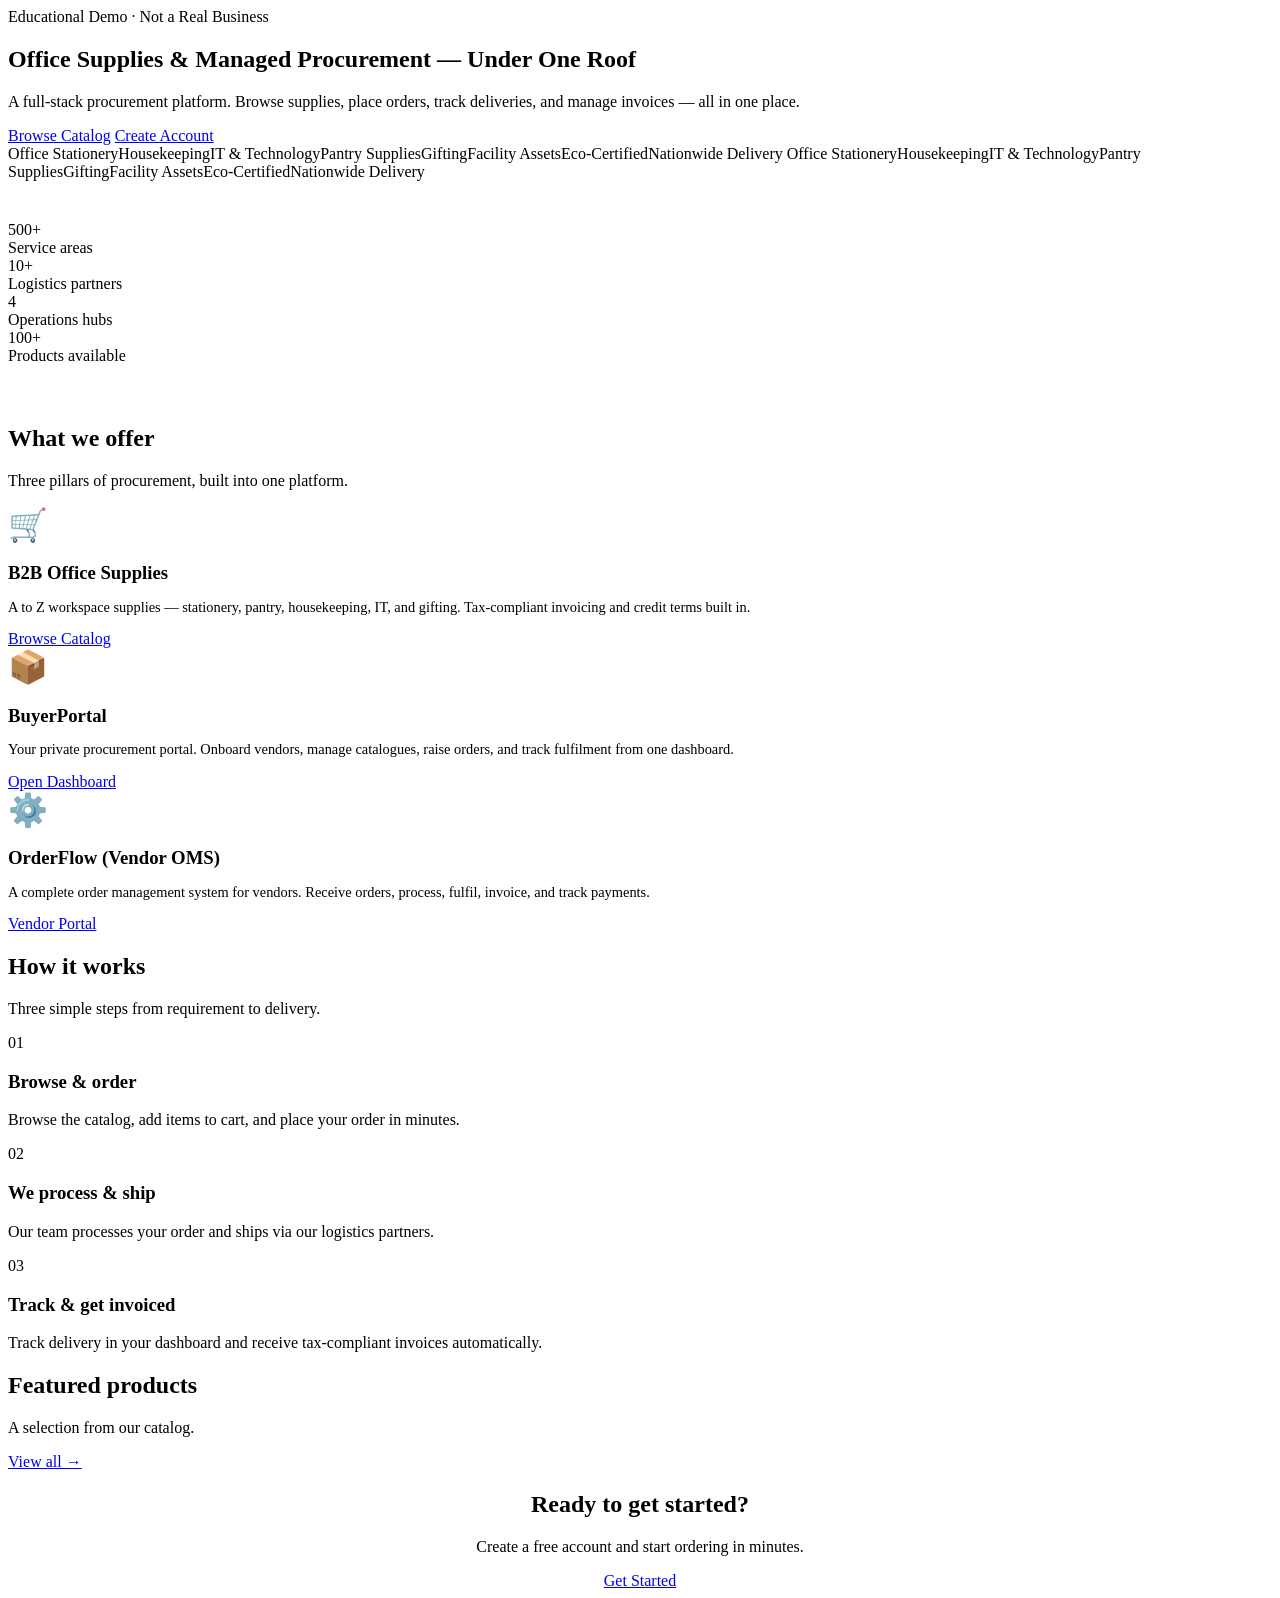
==== index.html @ 063505e1 "Add index.html — landing page" ====
<!DOCTYPE html>
<html lang="en">
<head>
<meta charset="UTF-8">
<meta name="viewport" content="width=device-width, initial-scale=1.0">
<title>Home — demo_website</title>
<meta name="description" content="Educational demo e-commerce website.">
<link rel="stylesheet" href="css/styles.css">

</head>
<body>
<div id="nav-placeholder"></div>

<!-- Hero -->
<section class="hero">
  <div class="container">
    <span class="badge">Educational Demo · Not a Real Business</span>
    <h1>Office Supplies & Managed Procurement — <span>Under One Roof</span></h1>
    <p>A full-stack procurement platform. Browse supplies, place orders, track deliveries, and manage invoices — all in one place.</p>
    <div class="hero-cta">
      <a href="catalog.html" class="btn btn-primary">Browse Catalog</a>
      <a href="login.html" class="btn btn-secondary">Create Account</a>
    </div>
  </div>
</section>

<!-- Marquee -->
<div class="marquee"><div class="marquee-track">
  <span>Office Stationery</span><span>Housekeeping</span><span>IT & Technology</span><span>Pantry Supplies</span><span>Gifting</span><span>Facility Assets</span><span>Eco-Certified</span><span>Nationwide Delivery</span>
  <span>Office Stationery</span><span>Housekeeping</span><span>IT & Technology</span><span>Pantry Supplies</span><span>Gifting</span><span>Facility Assets</span><span>Eco-Certified</span><span>Nationwide Delivery</span>
</div></div>

<!-- Stats -->
<section class="stats" style="padding:40px 0">
  <div class="container">
    <div class="stats-grid">
      <div class="stat"><div class="num">500+</div><div class="label">Service areas</div></div>
      <div class="stat"><div class="num">10+</div><div class="label">Logistics partners</div></div>
      <div class="stat"><div class="num">4</div><div class="label">Operations hubs</div></div>
      <div class="stat"><div class="num">100+</div><div class="label">Products available</div></div>
    </div>
  </div>
</section>

<!-- Services -->
<section id="services">
  <div class="container">
    <h2 class="section-title text-center reveal">What we offer</h2>
    <p class="section-sub text-center reveal">Three pillars of procurement, built into one platform.</p>
    <div class="grid grid-3">
      <div class="card reveal">
        <div style="font-size:2rem;margin-bottom:12px">🛒</div>
        <h3 style="margin-bottom:8px">B2B Office Supplies</h3>
        <p style="font-size:.9rem;color:var(--text-dim)">A to Z workspace supplies — stationery, pantry, housekeeping, IT, and gifting. Tax-compliant invoicing and credit terms built in.</p>
        <a href="catalog.html" class="btn btn-secondary btn-sm mt-20">Browse Catalog</a>
      </div>
      <div class="card reveal">
        <div style="font-size:2rem;margin-bottom:12px">📦</div>
        <h3 style="margin-bottom:8px">BuyerPortal</h3>
        <p style="font-size:.9rem;color:var(--text-dim)">Your private procurement portal. Onboard vendors, manage catalogues, raise orders, and track fulfilment from one dashboard.</p>
        <a href="dashboard.html" class="btn btn-secondary btn-sm mt-20">Open Dashboard</a>
      </div>
      <div class="card reveal">
        <div style="font-size:2rem;margin-bottom:12px">⚙️</div>
        <h3 style="margin-bottom:8px">OrderFlow (Vendor OMS)</h3>
        <p style="font-size:.9rem;color:var(--text-dim)">A complete order management system for vendors. Receive orders, process, fulfil, invoice, and track payments.</p>
        <a href="vendor.html" class="btn btn-secondary btn-sm mt-20">Vendor Portal</a>
      </div>
    </div>
  </div>
</section>

<!-- How It Works -->
<section style="background:var(--surface)">
  <div class="container">
    <h2 class="section-title text-center reveal">How it works</h2>
    <p class="section-sub text-center reveal">Three simple steps from requirement to delivery.</p>
    <div class="steps">
      <div class="step reveal">
        <div class="step-num">01</div>
        <h3>Browse & order</h3>
        <p>Browse the catalog, add items to cart, and place your order in minutes.</p>
      </div>
      <div class="step reveal">
        <div class="step-num">02</div>
        <h3>We process & ship</h3>
        <p>Our team processes your order and ships via our logistics partners.</p>
      </div>
      <div class="step reveal">
        <div class="step-num">03</div>
        <h3>Track & get invoiced</h3>
        <p>Track delivery in your dashboard and receive tax-compliant invoices automatically.</p>
      </div>
    </div>
  </div>
</section>

<!-- Featured Products -->
<section>
  <div class="container">
    <div class="flex-between mb-40">
      <div><h2 class="section-title reveal">Featured products</h2><p class="section-sub reveal">A selection from our catalog.</p></div>
      <a href="catalog.html" class="btn btn-secondary btn-sm reveal">View all →</a>
    </div>
    <div class="grid grid-4" id="featured-grid"></div>
  </div>
</section>

<!-- CTA -->
<section style="background:var(--surface);text-align:center;position:relative;overflow:hidden">
  <div class="container" style="position:relative;z-index:1">
    <h2 class="section-title reveal">Ready to get started?</h2>
    <p class="section-sub reveal">Create a free account and start ordering in minutes.</p>
    <a href="login.html" class="btn btn-primary reveal">Get Started</a>
  </div>
</section>

<script>
const featured=PRODUCTS.slice(0,4);
document.getElementById("featured-grid").innerHTML=featured.map(p=>`
  <a href="product.html?id=${p.id}" class="product-card reveal">
    <div class="product-img">${p.emoji}</div>
    <div class="product-body">
      <span class="product-cat">${p.category}</span>
      <h3>${p.name}</h3>
      <div class="price">${formatPrice(p.price)}</div>
      <div class="stock">${p.stock>0?'In stock':'Out of stock'}</div>
    </div>
  </a>
`).join("");
</script>

<div id="footer-placeholder"></div>
<script src="js/data.js"></script>
<script src="js/auth.js"></script>
<script src="js/cart.js"></script>
<script src="js/app.js"></script>
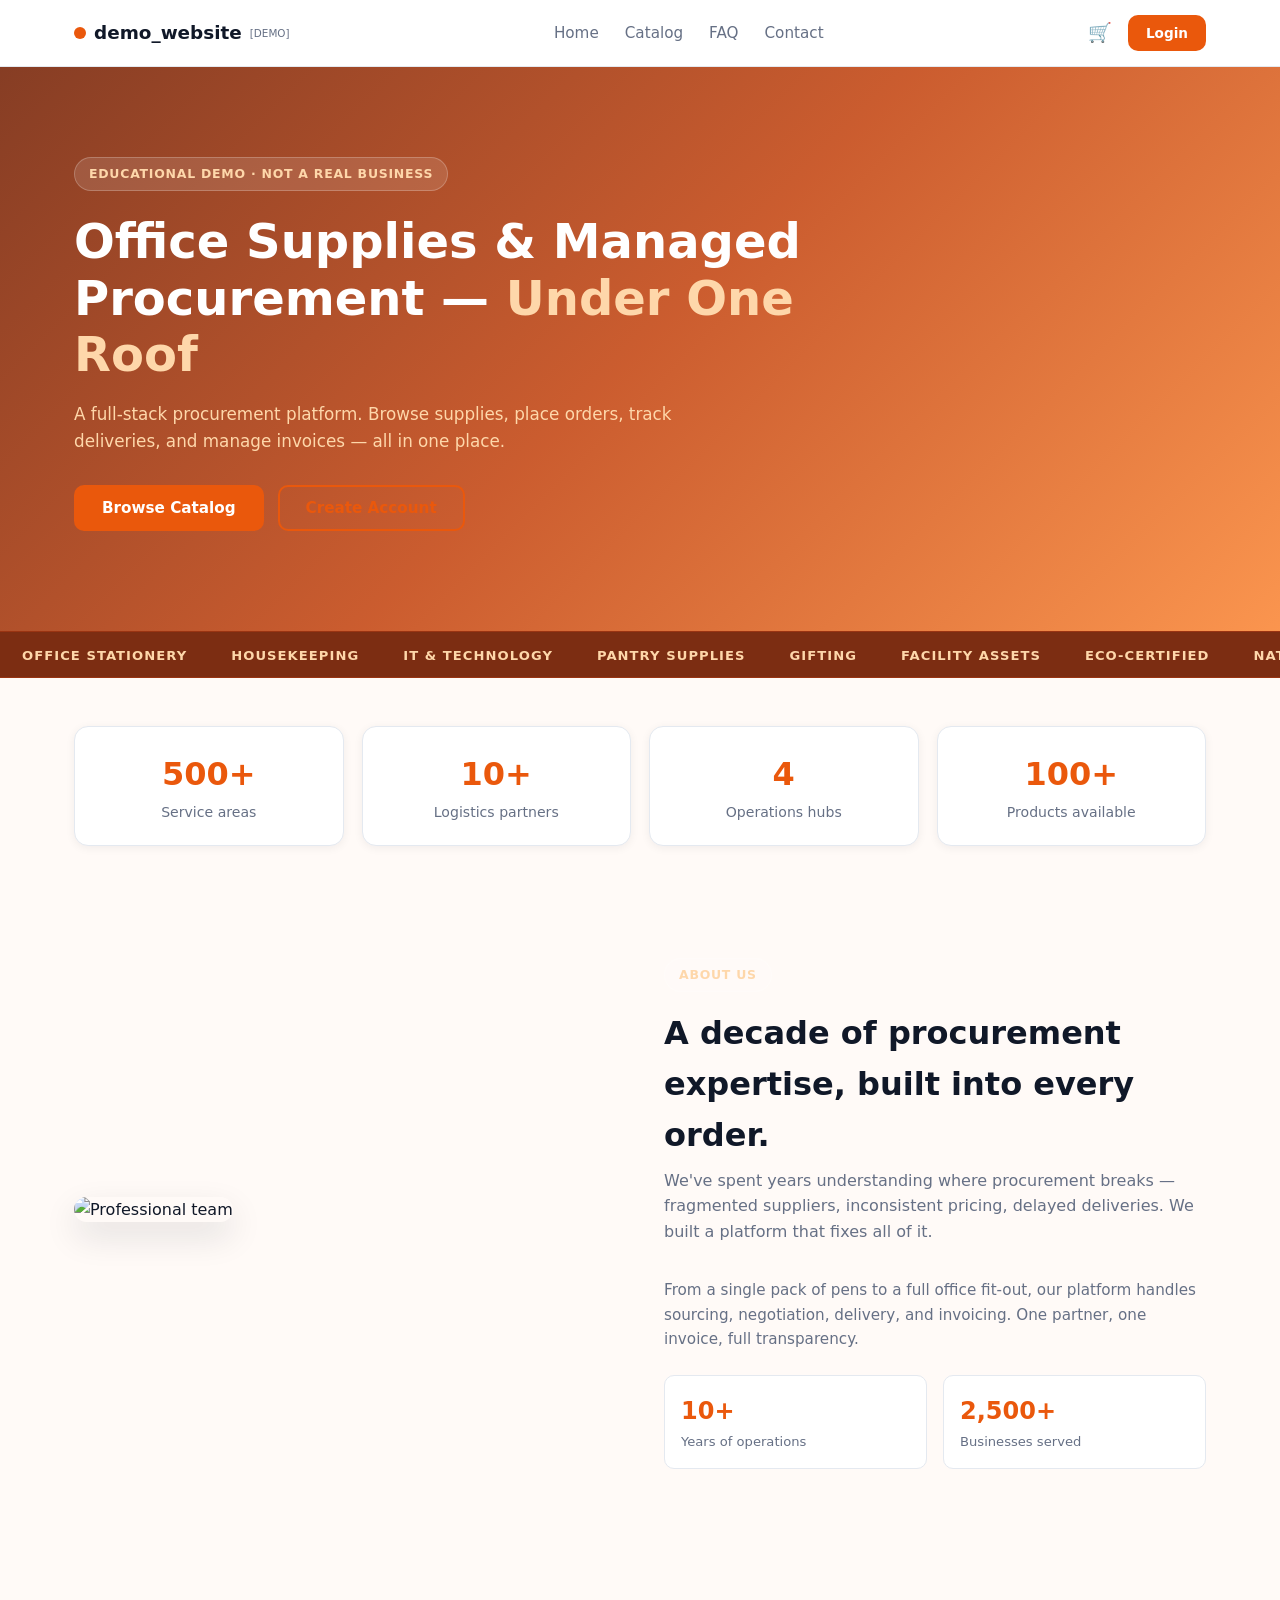
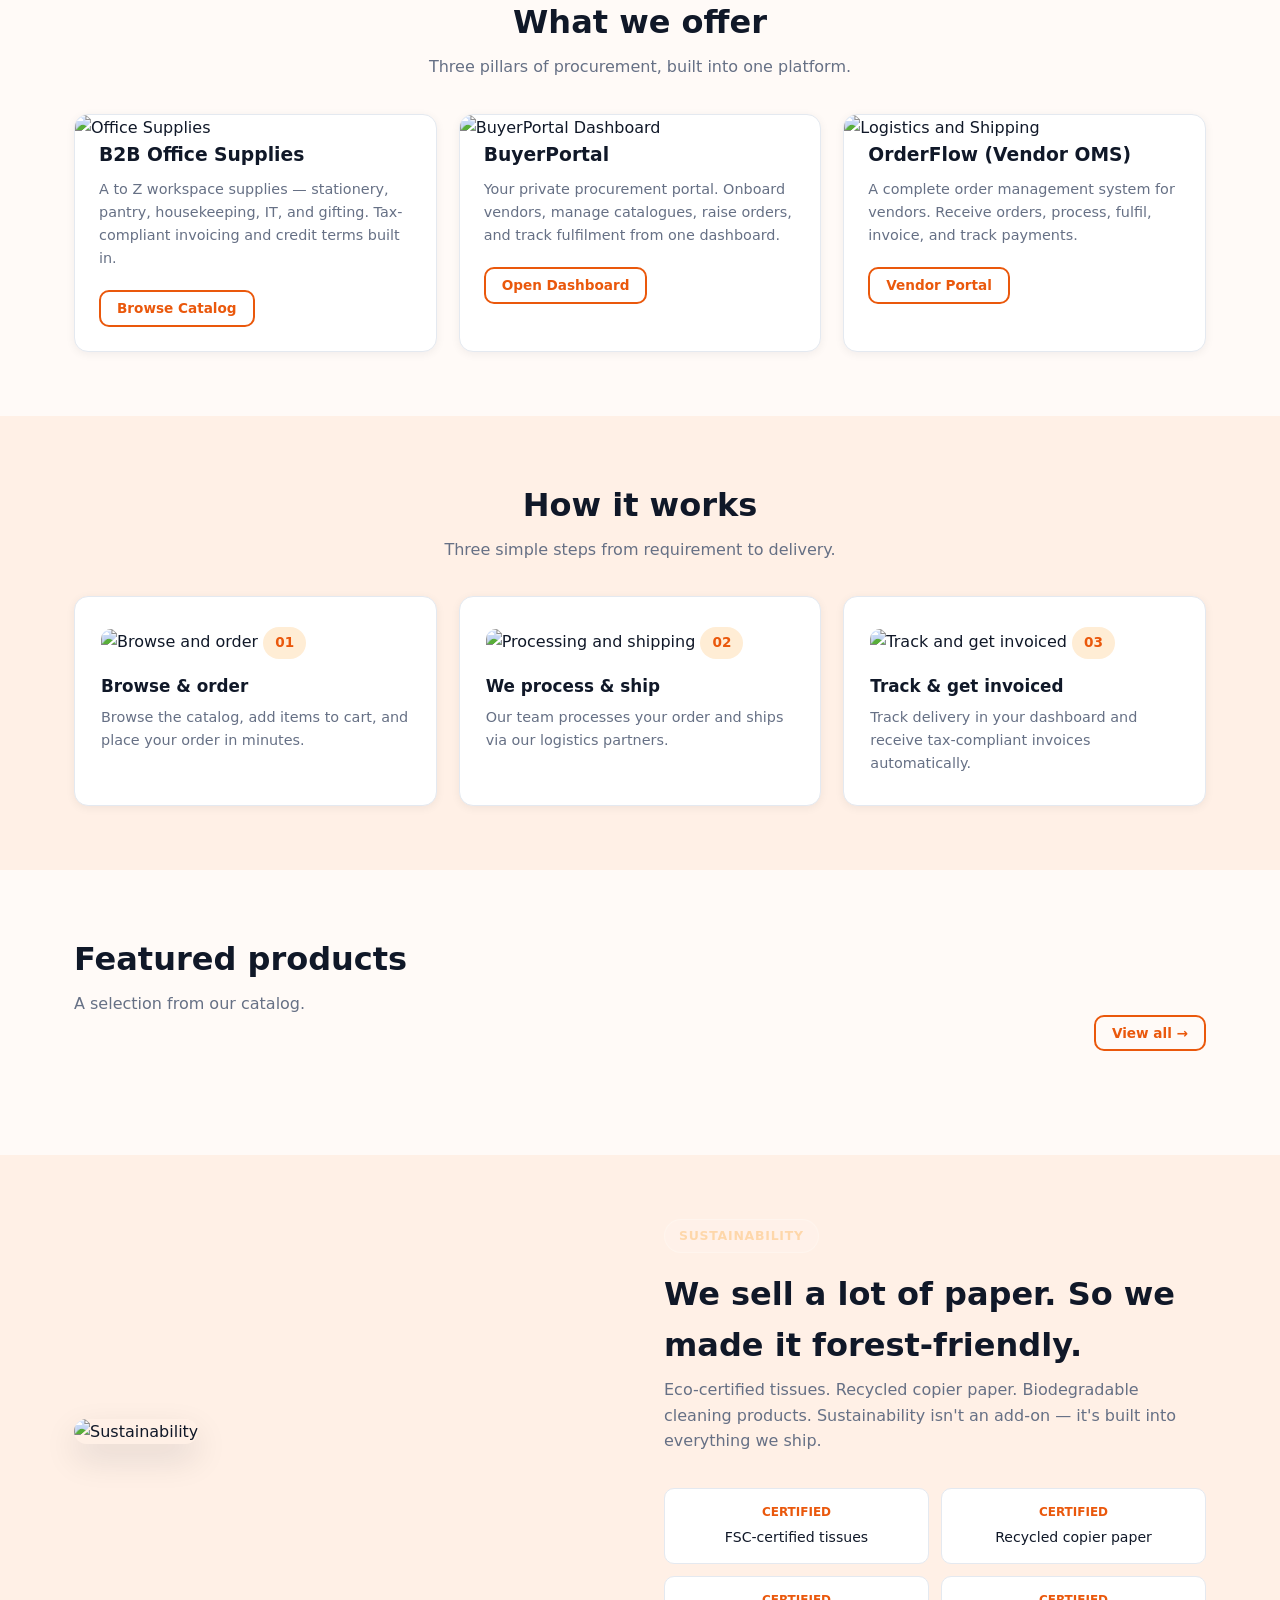
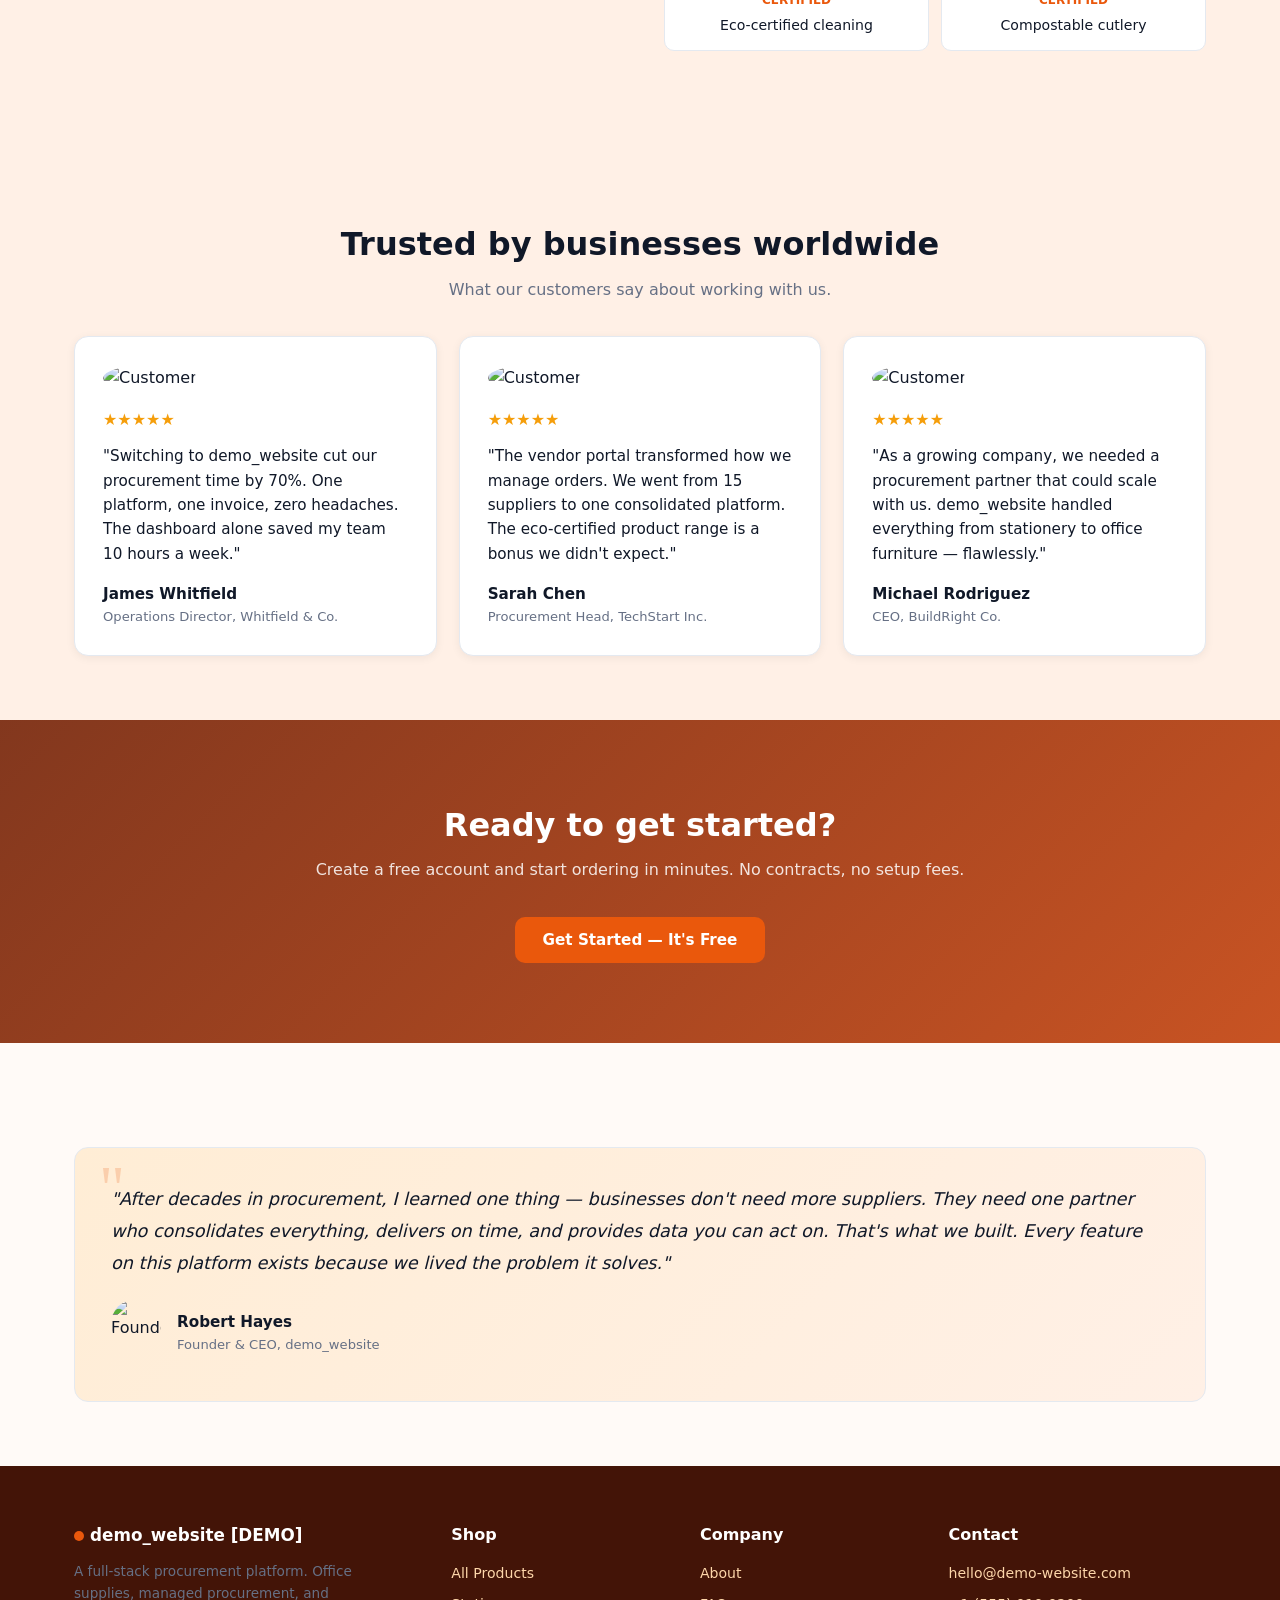
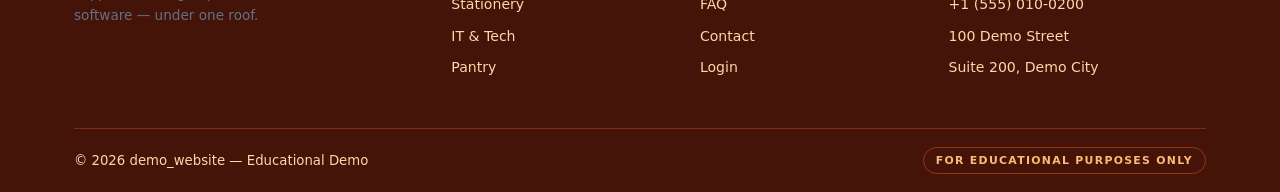
==== commit 14e7e639: "Premium redesign with real images, testimonials, about section" ====
--- a/index.html
+++ b/index.html
@@ -6,12 +6,62 @@
 <title>Home — demo_website</title>
 <meta name="description" content="Educational demo e-commerce website.">
 <link rel="stylesheet" href="css/styles.css">
-
+<style>
+/* ---------- Premium Image Styles ---------- */
+.hero{position:relative;background:url('https://images.unsplash.com/photo-1553413077-190dd305871c?w=1600&q=80&auto=format&fit=crop') center/cover no-repeat !important}
+.hero::before{content:'';position:absolute;inset:0;background:linear-gradient(135deg,rgba(124,45,18,.92) 0%,rgba(194,65,12,.85) 50%,rgba(249,115,22,.75) 100%);z-index:0}
+.hero .container{position:relative;z-index:1}
+.hero::after{display:none}
+
+.service-img{width:100%;height:200px;object-fit:cover;border-radius:10px 10px 0 0;margin:-28px -28px 20px;margin-bottom:16px}
+.service-card-img{overflow:hidden;padding:0}
+.service-card-img .service-body{padding:0 24px 24px}
+.service-card-img .service-img{margin:0;border-radius:0}
+
+.product-card .product-img{height:180px !important}
+.product-card .product-img img{width:100%;height:100%;object-fit:cover}
+
+.about-section{display:grid;grid-template-columns:1fr 1fr;gap:48px;align-items:center}
+@media(max-width:768px){.about-section{grid-template-columns:1fr}}
+.about-img{border-radius:var(--radius);overflow:hidden;box-shadow:var(--shadow-lg);height:400px}
+.about-img img{width:100%;height:100%;object-fit:cover}
+
+.testimonials{background:var(--surface)}
+.testimonial-grid{display:grid;grid-template-columns:repeat(3,1fr);gap:22px}
+@media(max-width:768px){.testimonial-grid{grid-template-columns:1fr}}
+.testimonial-card{background:var(--card);border:1px solid var(--border);border-radius:var(--radius);padding:28px;box-shadow:var(--shadow);transition:transform .2s,box-shadow .2s}
+.testimonial-card:hover{transform:translateY(-4px);box-shadow:var(--shadow-lg)}
+.testimonial-avatar{width:60px;height:60px;border-radius:50%;object-fit:cover;margin-bottom:16px}
+.testimonial-stars{color:#f59e0b;margin-bottom:12px;font-size:1rem}
+.testimonial-text{font-size:.95rem;color:var(--text);line-height:1.6;margin-bottom:16px}
+.testimonial-name{font-weight:700;font-size:.95rem}
+.testimonial-role{font-size:.82rem;color:var(--text-dim)}
+
+.cta-section{position:relative;background:url('https://images.unsplash.com/photo-1497366811353-6870744d04b2?w=1600&q=80&auto=format&fit=crop') center/cover no-repeat !important;text-align:center}
+.cta-section::before{content:'';position:absolute;inset:0;background:linear-gradient(135deg,rgba(124,45,18,.95) 0%,rgba(194,65,12,.90) 100%);z-index:0}
+.cta-section .container{position:relative;z-index:1}
+
+.stats-section{position:relative;overflow:hidden}
+.step-img{width:100%;height:140px;object-fit:cover;border-radius:10px;margin-bottom:16px}
+
+.cert-img{width:100%;height:80px;object-fit:cover;border-radius:8px;margin-bottom:12px}
+
+.sustain-hero{display:grid;grid-template-columns:1fr 1fr;gap:48px;align-items:center;margin-bottom:40px}
+@media(max-width:768px){.sustain-hero{grid-template-columns:1fr}}
+.sustain-img{border-radius:var(--radius);overflow:hidden;box-shadow:var(--shadow-lg);height:300px}
+.sustain-img img{width:100%;height:100%;object-fit:cover}
+
+.product-detail-img{border-radius:var(--radius);overflow:hidden;box-shadow:var(--shadow-lg)}
+.product-detail-img img{width:100%;height:380px;object-fit:cover}
+
+.founder-note{background:linear-gradient(135deg,var(--accent-soft),var(--surface));border:1px solid var(--border);border-radius:var(--radius);padding:36px;margin-top:40px;position:relative}
+.founder-note::before{content:'"';position:absolute;top:-10px;left:24px;font-size:4rem;color:var(--accent);opacity:.2;font-family:Georgia,serif}
+</style>
 </head>
 <body>
 <div id="nav-placeholder"></div>
 
-<!-- Hero -->
+<!-- Hero with real background image -->
 <section class="hero">
   <div class="container">
     <span class="badge">Educational Demo · Not a Real Business</span>
@@ -31,7 +81,7 @@
 </div></div>
 
 <!-- Stats -->
-<section class="stats" style="padding:40px 0">
+<section class="stats-section" style="padding:48px 0">
   <div class="container">
     <div class="stats-grid">
       <div class="stat"><div class="num">500+</div><div class="label">Service areas</div></div>
@@ -42,51 +92,87 @@
   </div>
 </section>
 
-<!-- Services -->
+<!-- About Section with real image -->
+<section id="about">
+  <div class="container">
+    <div class="about-section">
+      <div>
+        <img src="https://images.unsplash.com/photo-1521737711867-e3b97375f902?w=1200&q=80&auto=format&fit=crop" alt="Professional team" class="about-img" loading="lazy">
+      </div>
+      <div>
+        <span class="badge" style="margin-bottom:16px">About Us</span>
+        <h2 class="section-title">A decade of procurement expertise, built into every order.</h2>
+        <p class="section-sub">We've spent years understanding where procurement breaks — fragmented suppliers, inconsistent pricing, delayed deliveries. We built a platform that fixes all of it.</p>
+        <p style="color:var(--text-dim);font-size:.95rem;margin-bottom:24px">From a single pack of pens to a full office fit-out, our platform handles sourcing, negotiation, delivery, and invoicing. One partner, one invoice, full transparency.</p>
+        <div style="display:grid;grid-template-columns:1fr 1fr;gap:16px">
+          <div style="padding:16px;background:var(--card);border-radius:10px;border:1px solid var(--border)">
+            <div style="font-size:1.5rem;font-weight:800;color:var(--accent)">10+</div>
+            <div style="font-size:.82rem;color:var(--text-dim)">Years of operations</div>
+          </div>
+          <div style="padding:16px;background:var(--card);border-radius:10px;border:1px solid var(--border)">
+            <div style="font-size:1.5rem;font-weight:800;color:var(--accent)">2,500+</div>
+            <div style="font-size:.82rem;color:var(--text-dim)">Businesses served</div>
+          </div>
+        </div>
+      </div>
+    </div>
+  </div>
+</section>
+
+<!-- Services with real images -->
 <section id="services">
   <div class="container">
     <h2 class="section-title text-center reveal">What we offer</h2>
     <p class="section-sub text-center reveal">Three pillars of procurement, built into one platform.</p>
     <div class="grid grid-3">
-      <div class="card reveal">
-        <div style="font-size:2rem;margin-bottom:12px">🛒</div>
-        <h3 style="margin-bottom:8px">B2B Office Supplies</h3>
-        <p style="font-size:.9rem;color:var(--text-dim)">A to Z workspace supplies — stationery, pantry, housekeeping, IT, and gifting. Tax-compliant invoicing and credit terms built in.</p>
-        <a href="catalog.html" class="btn btn-secondary btn-sm mt-20">Browse Catalog</a>
-      </div>
-      <div class="card reveal">
-        <div style="font-size:2rem;margin-bottom:12px">📦</div>
-        <h3 style="margin-bottom:8px">BuyerPortal</h3>
-        <p style="font-size:.9rem;color:var(--text-dim)">Your private procurement portal. Onboard vendors, manage catalogues, raise orders, and track fulfilment from one dashboard.</p>
-        <a href="dashboard.html" class="btn btn-secondary btn-sm mt-20">Open Dashboard</a>
-      </div>
-      <div class="card reveal">
-        <div style="font-size:2rem;margin-bottom:12px">⚙️</div>
-        <h3 style="margin-bottom:8px">OrderFlow (Vendor OMS)</h3>
-        <p style="font-size:.9rem;color:var(--text-dim)">A complete order management system for vendors. Receive orders, process, fulfil, invoice, and track payments.</p>
-        <a href="vendor.html" class="btn btn-secondary btn-sm mt-20">Vendor Portal</a>
-      </div>
-    </div>
-  </div>
-</section>
-
-<!-- How It Works -->
+      <div class="card service-card-img reveal">
+        <img src="https://images.unsplash.com/photo-1497032628192-86f99bcd76bc?w=800&q=80&auto=format&fit=crop" alt="Office Supplies" class="service-img" loading="lazy">
+        <div class="service-body">
+          <h3 style="margin-bottom:8px">B2B Office Supplies</h3>
+          <p style="font-size:.9rem;color:var(--text-dim)">A to Z workspace supplies — stationery, pantry, housekeeping, IT, and gifting. Tax-compliant invoicing and credit terms built in.</p>
+          <a href="catalog.html" class="btn btn-secondary btn-sm mt-20">Browse Catalog</a>
+        </div>
+      </div>
+      <div class="card service-card-img reveal">
+        <img src="https://images.unsplash.com/photo-1551288049-bebda4e38f71?w=800&q=80&auto=format&fit=crop" alt="BuyerPortal Dashboard" class="service-img" loading="lazy">
+        <div class="service-body">
+          <h3 style="margin-bottom:8px">BuyerPortal</h3>
+          <p style="font-size:.9rem;color:var(--text-dim)">Your private procurement portal. Onboard vendors, manage catalogues, raise orders, and track fulfilment from one dashboard.</p>
+          <a href="dashboard.html" class="btn btn-secondary btn-sm mt-20">Open Dashboard</a>
+        </div>
+      </div>
+      <div class="card service-card-img reveal">
+        <img src="https://images.unsplash.com/photo-1586528116311-ad8dd3c8310d?w=800&q=80&auto=format&fit=crop" alt="Logistics and Shipping" class="service-img" loading="lazy">
+        <div class="service-body">
+          <h3 style="margin-bottom:8px">OrderFlow (Vendor OMS)</h3>
+          <p style="font-size:.9rem;color:var(--text-dim)">A complete order management system for vendors. Receive orders, process, fulfil, invoice, and track payments.</p>
+          <a href="vendor.html" class="btn btn-secondary btn-sm mt-20">Vendor Portal</a>
+        </div>
+      </div>
+    </div>
+  </div>
+</section>
+
+<!-- How It Works with images -->
 <section style="background:var(--surface)">
   <div class="container">
     <h2 class="section-title text-center reveal">How it works</h2>
     <p class="section-sub text-center reveal">Three simple steps from requirement to delivery.</p>
     <div class="steps">
       <div class="step reveal">
+        <img src="https://images.unsplash.com/photo-1497366216548-37526070297c?w=800&q=80&auto=format&fit=crop" alt="Browse and order" class="step-img" loading="lazy">
         <div class="step-num">01</div>
         <h3>Browse & order</h3>
         <p>Browse the catalog, add items to cart, and place your order in minutes.</p>
       </div>
       <div class="step reveal">
+        <img src="https://images.unsplash.com/photo-1553413077-190dd305871c?w=800&q=80&auto=format&fit=crop" alt="Processing and shipping" class="step-img" loading="lazy">
         <div class="step-num">02</div>
         <h3>We process & ship</h3>
         <p>Our team processes your order and ships via our logistics partners.</p>
       </div>
       <div class="step reveal">
+        <img src="https://images.unsplash.com/photo-1517245386807-bb43f82c33c4?w=800&q=80&auto=format&fit=crop" alt="Track and get invoiced" class="step-img" loading="lazy">
         <div class="step-num">03</div>
         <h3>Track & get invoiced</h3>
         <p>Track delivery in your dashboard and receive tax-compliant invoices automatically.</p>
@@ -95,7 +181,7 @@
   </div>
 </section>
 
-<!-- Featured Products -->
+<!-- Featured Products with real images -->
 <section>
   <div class="container">
     <div class="flex-between mb-40">
@@ -106,20 +192,104 @@
   </div>
 </section>
 
-<!-- CTA -->
-<section style="background:var(--surface);text-align:center;position:relative;overflow:hidden">
-  <div class="container" style="position:relative;z-index:1">
-    <h2 class="section-title reveal">Ready to get started?</h2>
-    <p class="section-sub reveal">Create a free account and start ordering in minutes.</p>
-    <a href="login.html" class="btn btn-primary reveal">Get Started</a>
+<!-- Sustainability Section -->
+<section style="background:var(--surface)">
+  <div class="container">
+    <div class="sustain-hero reveal">
+      <div>
+        <img src="https://images.unsplash.com/photo-1542601906990-b4d3fb778b09?w=800&q=80&auto=format&fit=crop" alt="Sustainability" class="sustain-img" loading="lazy">
+      </div>
+      <div>
+        <span class="badge" style="margin-bottom:16px">Sustainability</span>
+        <h2 class="section-title">We sell a lot of paper. So we made it forest-friendly.</h2>
+        <p class="section-sub">Eco-certified tissues. Recycled copier paper. Biodegradable cleaning products. Sustainability isn't an add-on — it's built into everything we ship.</p>
+        <div style="display:grid;grid-template-columns:1fr 1fr;gap:12px">
+          <div style="padding:14px;background:var(--card);border-radius:10px;border:1px solid var(--border);text-align:center">
+            <div style="font-size:.75rem;color:var(--accent);font-weight:600;text-transform:uppercase;margin-bottom:4px">Certified</div>
+            <div style="font-size:.88rem">FSC-certified tissues</div>
+          </div>
+          <div style="padding:14px;background:var(--card);border-radius:10px;border:1px solid var(--border);text-align:center">
+            <div style="font-size:.75rem;color:var(--accent);font-weight:600;text-transform:uppercase;margin-bottom:4px">Certified</div>
+            <div style="font-size:.88rem">Recycled copier paper</div>
+          </div>
+          <div style="padding:14px;background:var(--card);border-radius:10px;border:1px solid var(--border);text-align:center">
+            <div style="font-size:.75rem;color:var(--accent);font-weight:600;text-transform:uppercase;margin-bottom:4px">Certified</div>
+            <div style="font-size:.88rem">Eco-certified cleaning</div>
+          </div>
+          <div style="padding:14px;background:var(--card);border-radius:10px;border:1px solid var(--border);text-align:center">
+            <div style="font-size:.75rem;color:var(--accent);font-weight:600;text-transform:uppercase;margin-bottom:4px">Certified</div>
+            <div style="font-size:.88rem">Compostable cutlery</div>
+          </div>
+        </div>
+      </div>
+    </div>
+  </div>
+</section>
+
+<!-- Testimonials -->
+<section class="testimonials">
+  <div class="container">
+    <h2 class="section-title text-center reveal">Trusted by businesses worldwide</h2>
+    <p class="section-sub text-center reveal">What our customers say about working with us.</p>
+    <div class="testimonial-grid">
+      <div class="testimonial-card reveal">
+        <img src="https://images.unsplash.com/photo-1560250097-0b93528c311a?w=400&q=80&auto=format&fit=crop" alt="Customer" class="testimonial-avatar" loading="lazy">
+        <div class="testimonial-stars">★★★★★</div>
+        <p class="testimonial-text">"Switching to demo_website cut our procurement time by 70%. One platform, one invoice, zero headaches. The dashboard alone saved my team 10 hours a week."</p>
+        <div class="testimonial-name">James Whitfield</div>
+        <div class="testimonial-role">Operations Director, Whitfield & Co.</div>
+      </div>
+      <div class="testimonial-card reveal">
+        <img src="https://images.unsplash.com/photo-1573497019940-1c28c88b4f3e?w=400&q=80&auto=format&fit=crop" alt="Customer" class="testimonial-avatar" loading="lazy">
+        <div class="testimonial-stars">★★★★★</div>
+        <p class="testimonial-text">"The vendor portal transformed how we manage orders. We went from 15 suppliers to one consolidated platform. The eco-certified product range is a bonus we didn't expect."</p>
+        <div class="testimonial-name">Sarah Chen</div>
+        <div class="testimonial-role">Procurement Head, TechStart Inc.</div>
+      </div>
+      <div class="testimonial-card reveal">
+        <img src="https://images.unsplash.com/photo-1472099483943-3ec6e2c5d004?w=400&q=80&auto=format&fit=crop" alt="Customer" class="testimonial-avatar" loading="lazy">
+        <div class="testimonial-stars">★★★★★</div>
+        <p class="testimonial-text">"As a growing company, we needed a procurement partner that could scale with us. demo_website handled everything from stationery to office furniture — flawlessly."</p>
+        <div class="testimonial-name">Michael Rodriguez</div>
+        <div class="testimonial-role">CEO, BuildRight Co.</div>
+      </div>
+    </div>
+  </div>
+</section>
+
+<!-- CTA with background image -->
+<section class="cta-section" style="padding:80px 0">
+  <div class="container">
+    <h2 class="section-title reveal" style="color:#fff">Ready to get started?</h2>
+    <p class="section-sub reveal" style="color:rgba(255,255,255,.85)">Create a free account and start ordering in minutes. No contracts, no setup fees.</p>
+    <a href="login.html" class="btn btn-primary reveal">Get Started — It's Free</a>
+  </div>
+</section>
+
+<!-- Founder's Note -->
+<section>
+  <div class="container">
+    <div class="founder-note reveal">
+      <p style="font-size:1.1rem;color:var(--text);line-height:1.8;font-style:italic">
+        "After decades in procurement, I learned one thing — businesses don't need more suppliers. They need one partner who consolidates everything, delivers on time, and provides data you can act on. That's what we built. Every feature on this platform exists because we lived the problem it solves."
+      </p>
+      <div style="margin-top:20px;display:flex;align-items:center;gap:16px">
+        <img src="https://images.unsplash.com/photo-1472099483943-3ec6e2c5d004?w=400&q=80&auto=format&fit=crop" alt="Founder" class="testimonial-avatar" style="width:50px;height:50px" loading="lazy">
+        <div>
+          <div style="font-weight:700;font-size:.95rem">Robert Hayes</div>
+          <div style="font-size:.82rem;color:var(--text-dim)">Founder & CEO, demo_website</div>
+        </div>
+      </div>
+    </div>
   </div>
 </section>
 
 <script>
+const PRODUCT_IMAGES = {"1": "https://images.unsplash.com/photo-1583485088034-697b5bc36b92?w=600&q=80&auto=format&fit=crop", "2": "https://images.unsplash.com/photo-1583485088034-697b5bc36b92?w=600&q=80&auto=format&fit=crop", "3": "https://images.unsplash.com/photo-1583485088034-697b5bc36b92?w=600&q=80&auto=format&fit=crop", "4": "https://images.unsplash.com/photo-1585421514738-01798e348b17?w=600&q=80&auto=format&fit=crop", "5": "https://images.unsplash.com/photo-1585421514738-01798e348b17?w=600&q=80&auto=format&fit=crop", "6": "https://images.unsplash.com/photo-1585421514738-01798e348b17?w=600&q=80&auto=format&fit=crop", "7": "https://images.unsplash.com/photo-1588872657578-7efd1f1555ed?w=600&q=80&auto=format&fit=crop", "8": "https://images.unsplash.com/photo-1527864550417-7fd91fc51a46?w=600&q=80&auto=format&fit=crop", "9": "https://images.unsplash.com/photo-1587829741301-dc798b83add3?w=600&q=80&auto=format&fit=crop", "10": "https://images.unsplash.com/photo-1583485088034-697b5bc36b92?w=600&q=80&auto=format&fit=crop", "11": "https://images.unsplash.com/photo-1597318181409-cf64d0b5d8a2?w=600&q=80&auto=format&fit=crop", "12": "https://images.unsplash.com/photo-1559056199-641a0ac8b55e?w=600&q=80&auto=format&fit=crop", "13": "https://images.unsplash.com/photo-1513885535751-8b9238fd3c42?w=600&q=80&auto=format&fit=crop", "14": "https://images.unsplash.com/photo-1531346878377-a5be20888e57?w=600&q=80&auto=format&fit=crop", "15": "https://images.unsplash.com/photo-1507473885765-e6ed057f782c?w=600&q=80&auto=format&fit=crop", "16": "https://images.unsplash.com/photo-1580480045273-3611478254b4?w=600&q=80&auto=format&fit=crop"};
 const featured=PRODUCTS.slice(0,4);
 document.getElementById("featured-grid").innerHTML=featured.map(p=>`
   <a href="product.html?id=${p.id}" class="product-card reveal">
-    <div class="product-img">${p.emoji}</div>
+    <div class="product-img">${PRODUCT_IMAGES[p.id] ? `<img src="${PRODUCT_IMAGES[p.id]}" alt="${p.name}" loading="lazy">` : p.emoji}</div>
     <div class="product-body">
       <span class="product-cat">${p.category}</span>
       <h3>${p.name}</h3>
@@ -135,3 +305,5 @@
 <script src="js/auth.js"></script>
 <script src="js/cart.js"></script>
 <script src="js/app.js"></script>
+</body>
+</html>
--- a/css/styles.css
+++ b/css/styles.css
@@ -0,0 +1,234 @@
+/* ============================================
+   demo_website — Educational Demo Stylesheet
+   ============================================ */
+
+:root{
+  --bg:#fffaf7;
+  --surface:#fff0e6;
+  --card:#ffffff;
+  --text:#101828;
+  --text-dim:#667085;
+  --border:#e4e9f0;
+  --accent:#ea580c;
+  --accent-dark:#c2410c;
+  --accent-soft:#ffedd5;
+  --success:#16a34a;
+  --success-soft:#e2f5e9;
+  --warning:#b45309;
+  --warning-soft:#fdf0dd;
+  --danger:#dc2626;
+  --danger-soft:#fdeaea;
+  --radius:14px;
+  --shadow:0 2px 10px rgba(16,24,40,.06);
+  --shadow-lg:0 14px 34px rgba(16,24,40,.12);
+}
+
+*{margin:0;padding:0;box-sizing:border-box}
+html{scroll-behavior:smooth}
+body{font-family:"Segoe UI",system-ui,-apple-system,"Helvetica Neue",Arial,sans-serif;background:var(--bg);color:var(--text);line-height:1.6;min-height:100vh;display:flex;flex-direction:column}
+a{color:var(--accent);text-decoration:none;transition:color .15s}
+a:hover{color:var(--accent-dark)}
+
+.container{width:100%;max-width:1180px;margin:0 auto;padding:0 24px}
+
+/* ---------- Buttons ---------- */
+.btn{display:inline-block;padding:12px 26px;border-radius:10px;font-weight:600;font-size:.95rem;line-height:1.2;cursor:pointer;border:2px solid transparent;transition:all .18s ease;user-select:none}
+.btn-primary{background:var(--accent);color:#fff}
+.btn-primary:hover{background:var(--accent-dark);color:#fff;transform:translateY(-1px)}
+.btn-secondary{background:transparent;color:var(--accent);border-color:var(--accent)}
+.btn-secondary:hover{background:var(--accent-soft)}
+.btn-sm{padding:8px 16px;font-size:.85rem}
+.btn-block{display:block;width:100%;text-align:center}
+.btn:disabled{opacity:.5;cursor:not-allowed;transform:none}
+.mt-20{margin-top:20px}
+
+/* ---------- Nav ---------- */
+nav{position:sticky;top:0;z-index:100;background:rgba(255,255,255,.92);backdrop-filter:blur(10px);border-bottom:1px solid var(--border)}
+nav .container{display:flex;align-items:center;justify-content:space-between;height:66px;gap:18px}
+.logo{font-weight:800;font-size:1.15rem;color:var(--text);display:flex;align-items:center;gap:8px}
+.logo .dot{width:12px;height:12px;border-radius:50%;background:var(--accent);display:inline-block}
+.nav-links{display:flex;list-style:none;gap:26px}
+.nav-links a{color:var(--text-dim);font-weight:500;font-size:.95rem}
+.nav-links a:hover{color:var(--accent)}
+.nav-right{display:flex;align-items:center;gap:16px}
+.cart-link{position:relative;color:var(--text)}
+.cart-count{position:absolute;top:-8px;right:-12px;background:var(--accent);color:#fff;font-size:.7rem;font-weight:700;min-width:19px;height:19px;border-radius:999px;display:flex;align-items:center;justify-content:center;padding:0 5px}
+.user-chip{position:relative;cursor:pointer;font-weight:600;font-size:.9rem;background:var(--surface);padding:8px 14px;border-radius:999px;user-select:none}
+.user-menu{display:none;position:absolute;right:0;top:calc(100% + 8px);background:#fff;border:1px solid var(--border);border-radius:12px;box-shadow:var(--shadow-lg);min-width:180px;padding:8px;z-index:50}
+.user-menu.open{display:block}
+.user-menu a{display:block;padding:9px 12px;border-radius:8px;color:var(--text);font-size:.9rem;font-weight:500}
+.user-menu a:hover{background:var(--surface)}
+
+/* ---------- Hero ---------- */
+.hero{background:linear-gradient(140deg,#7c2d12 0%,#c2410c 50%,#f97316 100%);color:#fff;padding:90px 0 100px;position:relative;overflow:hidden}
+.hero h1{font-size:clamp(1.8rem,4vw,3rem);line-height:1.18;font-weight:800;max-width:760px}
+.hero h1 span{color:#fed7aa}
+.hero p{margin:18px 0 30px;color:#fed7aa;max-width:620px;font-size:1.05rem}
+.badge{display:inline-block;background:rgba(255,255,255,.12);border:1px solid rgba(255,255,255,.22);color:#fed7aa;font-size:.78rem;font-weight:600;letter-spacing:.06em;text-transform:uppercase;padding:6px 14px;border-radius:999px;margin-bottom:22px}
+.hero-cta{display:flex;gap:14px;flex-wrap:wrap}
+
+/* ---------- Marquee ---------- */
+.marquee{background:#7c2d12;color:#fed7aa;overflow:hidden;white-space:nowrap;border-top:1px solid #9a3412;border-bottom:1px solid #9a3412;padding:10px 0}
+.marquee-track{display:inline-block;animation:marquee 30s linear infinite}
+.marquee-track span{margin:0 22px;font-size:.82rem;font-weight:600;letter-spacing:.08em;text-transform:uppercase}
+@keyframes marquee{from{transform:translateX(0)}to{transform:translateX(-50%)}}
+
+/* ---------- Sections ---------- */
+section{padding:64px 0}
+.section-title{font-size:clamp(1.4rem,2.6vw,2rem);font-weight:800;margin-bottom:6px}
+.section-sub{color:var(--text-dim);margin-bottom:34px}
+.text-center{text-align:center}
+.flex-between{display:flex;align-items:end;justify-content:space-between;gap:16px;flex-wrap:wrap}
+.mb-40{margin-bottom:40px}
+
+/* ---------- Stats ---------- */
+.stats-grid{display:grid;grid-template-columns:repeat(4,1fr);gap:18px}
+.stat{background:var(--card);border:1px solid var(--border);border-radius:var(--radius);padding:22px 24px;text-align:center;box-shadow:var(--shadow)}
+.stat .num{font-size:2rem;font-weight:800;color:var(--accent)}
+.stat .label{color:var(--text-dim);font-size:.88rem}
+
+/* ---------- Grid & cards ---------- */
+.grid{display:grid;gap:22px}
+.grid-3{grid-template-columns:repeat(3,1fr)}
+.grid-4{grid-template-columns:repeat(4,1fr)}
+.card{background:var(--card);border:1px solid var(--border);border-radius:var(--radius);padding:28px;box-shadow:var(--shadow);transition:transform .2s ease,box-shadow .2s ease}
+.card:hover{transform:translateY(-4px);box-shadow:var(--shadow-lg)}
+
+/* ---------- Steps ---------- */
+.steps{display:grid;grid-template-columns:repeat(3,1fr);gap:22px}
+.step{background:var(--card);border:1px solid var(--border);border-radius:var(--radius);padding:30px 26px;box-shadow:var(--shadow)}
+.step-num{font-size:.85rem;font-weight:800;color:var(--accent);background:var(--accent-soft);display:inline-block;padding:5px 12px;border-radius:999px;margin-bottom:14px}
+.step h3{font-size:1.05rem;margin-bottom:6px}
+.step p{color:var(--text-dim);font-size:.9rem}
+
+/* ---------- Products ---------- */
+.product-card{display:flex;flex-direction:column;background:var(--card);border:1px solid var(--border);border-radius:var(--radius);overflow:hidden;box-shadow:var(--shadow);transition:transform .2s ease,box-shadow .2s ease;color:var(--text)}
+.product-card:hover{transform:translateY(-5px);box-shadow:var(--shadow-lg);color:var(--text)}
+.product-img{background:linear-gradient(160deg,var(--surface),#ffe4d1);display:flex;align-items:center;justify-content:center;font-size:3.4rem;height:160px}
+.product-body{padding:18px 20px 20px;display:flex;flex-direction:column;gap:4px;flex:1}
+.product-cat{font-size:.72rem;font-weight:700;letter-spacing:.07em;text-transform:uppercase;color:var(--accent)}
+.product-body h3{font-size:.98rem;font-weight:700;line-height:1.35}
+.price{font-weight:800;font-size:1.1rem;color:var(--text)}
+.stock{font-size:.8rem;color:var(--text-dim)}
+.stock.in{color:var(--success);font-weight:600}
+
+/* ---------- Toolbar / filters ---------- */
+.toolbar{display:flex;flex-wrap:wrap;gap:12px;align-items:center;margin-bottom:30px}
+.chip{padding:8px 18px;border-radius:999px;border:1.5px solid var(--border);background:var(--card);font-size:.88rem;font-weight:600;color:var(--text-dim);cursor:pointer;transition:all .15s;font-family:inherit}
+.chip:hover{border-color:var(--accent);color:var(--accent)}
+.chip.active{background:var(--accent);border-color:var(--accent);color:#fff}
+.search-input{flex:1;min-width:220px;padding:11px 16px;border:1.5px solid var(--border);border-radius:10px;font-size:.95rem;background:var(--card);outline:none;transition:border-color .15s;font-family:inherit}
+.search-input:focus{border-color:var(--accent)}
+
+/* ---------- Forms ---------- */
+.form-group{margin-bottom:18px}
+.form-group label{display:block;font-size:.85rem;font-weight:600;margin-bottom:7px;color:var(--text)}
+.form-group input,.form-group select,.form-group textarea{width:100%;padding:12px 14px;border:1.5px solid var(--border);border-radius:10px;font-size:.95rem;font-family:inherit;background:var(--card);color:var(--text);outline:none;transition:border-color .15s}
+.form-group input:focus,.form-group select:focus,.form-group textarea:focus{border-color:var(--accent)}
+.form-error{background:var(--danger-soft);color:var(--danger);border:1px solid #f5c6c6;border-radius:10px;padding:11px 14px;font-size:.88rem;margin-bottom:16px;display:none}
+.form-row{display:grid;grid-template-columns:1fr 1fr;gap:16px}
+
+/* ---------- Auth ---------- */
+.auth-wrap{min-height:calc(100vh - 66px);display:flex;align-items:center;justify-content:center;padding:48px 24px;background:var(--surface)}
+.auth-card{width:100%;max-width:440px;background:var(--card);border:1px solid var(--border);border-radius:18px;box-shadow:var(--shadow-lg);padding:36px}
+.auth-tabs{display:flex;border-bottom:1.5px solid var(--border);margin-bottom:26px}
+.auth-tab{flex:1;text-align:center;padding:12px;font-weight:700;font-size:.95rem;color:var(--text-dim);cursor:pointer;border-bottom:2.5px solid transparent;margin-bottom:-1.5px}
+.auth-tab.active{color:var(--accent);border-bottom-color:var(--accent)}
+
+/* ---------- Tables ---------- */
+.table-wrap{background:var(--card);border:1px solid var(--border);border-radius:var(--radius);overflow:auto;box-shadow:var(--shadow)}
+table{width:100%;border-collapse:collapse;font-size:.92rem}
+th{background:var(--surface);text-align:left;padding:13px 16px;font-size:.78rem;letter-spacing:.05em;text-transform:uppercase;color:var(--text-dim);white-space:nowrap}
+td{padding:13px 16px;border-top:1px solid var(--border);white-space:nowrap}
+tr:hover td{background:#fff8f3}
+.status{display:inline-block;padding:4px 12px;border-radius:999px;font-size:.76rem;font-weight:700;letter-spacing:.02em;text-transform:capitalize}
+.status-delivered,.status-paid{background:var(--success-soft);color:var(--success)}
+.status-shipped{background:var(--accent-soft);color:var(--accent)}
+.status-confirmed,.status-processing{background:#fef3c7;color:#92400e}
+.status-pending{background:var(--warning-soft);color:var(--warning)}
+.status-cancelled{background:var(--danger-soft);color:var(--danger)}
+
+/* ---------- Dashboard / vendor ---------- */
+.page-head{padding:44px 0 0}
+.stat-cards{display:grid;grid-template-columns:repeat(4,1fr);gap:18px;margin:26px 0 34px}
+.panel{background:var(--card);border:1px solid var(--border);border-radius:var(--radius);box-shadow:var(--shadow);padding:26px;margin-bottom:28px}
+.panel h3{font-size:1.05rem;margin-bottom:17px}
+
+/* ---------- Product detail ---------- */
+.product-detail{display:grid;grid-template-columns:1fr 1fr;gap:44px;align-items:start}
+.product-hero{background:linear-gradient(160deg,var(--surface),#ffe4d1);border-radius:var(--radius);display:flex;align-items:center;justify-content:center;font-size:7rem;height:380px}
+.qty-row{display:flex;align-items:center;gap:14px;margin:20px 0}
+.qty-btn{width:38px;height:38px;border-radius:10px;border:1.5px solid var(--border);background:var(--card);font-size:1.15rem;font-weight:700;cursor:pointer;color:var(--text)}
+.qty-btn:hover{border-color:var(--accent);color:var(--accent)}
+.qty-input{width:70px;text-align:center;padding:8px;border:1.5px solid var(--border);border-radius:10px;font-size:1rem}
+
+/* ---------- Cart / checkout ---------- */
+.cart-layout{display:grid;grid-template-columns:1.8fr 1fr;gap:28px;align-items:start}
+.cart-item{display:flex;gap:18px;align-items:center;background:var(--card);border:1px solid var(--border);border-radius:var(--radius);padding:16px 18px;margin-bottom:14px;box-shadow:var(--shadow);flex-wrap:wrap}
+.cart-item .emoji{font-size:2.3rem;background:var(--surface);border-radius:12px;width:64px;height:64px;display:flex;align-items:center;justify-content:center;flex-shrink:0}
+.cart-item .info{flex:1;min-width:180px}
+.cart-item .info h4{font-size:.95rem}
+.cart-item .info .muted{color:var(--text-dim);font-size:.83rem}
+.link-danger{color:var(--danger);font-size:.85rem;font-weight:600;cursor:pointer;background:none;border:none;padding:0;font-family:inherit}
+.summary{position:sticky;top:88px}
+.sum-row{display:flex;justify-content:space-between;padding:9px 0;font-size:.95rem;gap:12px}
+.sum-row.total{border-top:2px solid var(--border);margin-top:8px;padding-top:14px;font-weight:800;font-size:1.08rem}
+.muted{color:var(--text-dim)}
+
+/* ---------- FAQ ---------- */
+.faq-item{background:var(--card);border:1px solid var(--border);border-radius:12px;margin-bottom:12px;overflow:hidden;box-shadow:var(--shadow)}
+.faq-q{width:100%;text-align:left;padding:19px 22px;font-size:.98rem;font-weight:700;background:none;border:none;cursor:pointer;display:flex;justify-content:space-between;align-items:center;gap:14px;font-family:inherit;color:var(--text)}
+.faq-q .chev{transition:transform .2s;color:var(--text-dim);font-size:.9rem}
+.faq-item.open .chev{transform:rotate(180deg)}
+.faq-a{max-height:0;overflow:hidden;transition:max-height .25s ease}
+.faq-a-inner{padding:0 22px 20px;color:var(--text-dim);font-size:.93rem}
+.faq-item.open .faq-a{max-height:400px}
+
+/* --------- Contact ---------- */
+.page-head{padding:44px 0 0}
+.contact-grid{display:grid;grid-template-columns:1.4fr 1fr;gap:28px;align-items:start}
+.contact-info .card{margin-bottom:16px;padding:20px 22px}
+.contact-info h4{font-size:.95rem;margin-bottom:4px}
+.contact-info p{color:var(--text-dim);font-size:.9rem}
+
+/* --------- Toast ---------- */
+.toast{position:fixed;bottom:26px;left:50%;transform:translateX(-50%) translateY(90px);background:#7c2d12;color:#fff;padding:13px 26px;border-radius:999px;font-size:.92rem;font-weight:600;box-shadow:var(--shadow-lg);opacity:0;transition:all .3s ease;z-index:1000;max-width:90vw;text-align:center}
+.toast.show{opacity:1;transform:translateX(-50%) translateY(0)}
+
+/* ---------- Footer ---------- */
+footer{background:#431407;color:#fed7aa;margin-top:auto}
+.footer-grid{display:grid;grid-template-columns:1.6fr 1fr 1fr 1.2fr;gap:34px;padding:56px 0 40px}
+.footer-brand{color:#fff;font-weight:800;font-size:1.05rem;margin-bottom:12px}
+.footer-col h4{color:#fff;fot-size:.9rem;margin-bottom:14px}
+.footer-col ul{list-style:none}
+.footer-col li{margin-bottom:9px;font-size:.88rem}
+.footer-col a{color:#fed7aa;}
+.footer-col a:hover{color:#fff}
+.footer-bottom{border-top:1px solid #7c2d12;padding:18px 0;display:flex;align-items:center;justify-content:space-between;frex-wrap:wrap;gap:10px}
+.footer-bottom p{font-size:.83rem}
+.demo-notice{font-size:.68rem;font-weight:800;letter-spacing:.12em;border:1px solid #9a3412;padding:4px 12px;border-radius:999px;color:#fdba74}
+
+/* ---------- Reveal animations ---------- */
+.reveal{opacity:0;transform:translateY(22px);transition:opacity .6s ease,transform .6s ease}
+.reveal.visible{opacity:1;transform:none}
+
+/* ---------- Success panel ---------- */
+.success-panel{text-align:center;max-width:560px;margin:0 auto;background:var(--card);border:1px solid var(--border);border-radius:18px;padding:48px 36px;box-shadow:var(--shadow-lg)}
+.success-panel .big{font-size:3.4rem;margin-bottom:12px}
+
+/* ---------- Responsive ---------- */
+@media(max-width:960px){
+  .nav-links{display:none}
+  .grid-4{grid-template-columns:repeat(2,1fr)}
+  .grid-3,.steps{grid-template-columns:1fr 1fr}
+  .stats-grid,.stat-cards{grid-template-columns:1fr 1fr}
+  .product-detail{grid-template-columns:1fr}
+  .cart-layout,.contact-grid{grid-template-columns:1fr}
+  .footer-grid{grid-template-columns:1fr 1fr}
+}
+@media(max-width:620px){
+  .grid-4,.grid-3,.steps,.form-row{grid-template-columns:1fr}
+  .stats-grid,.stat-cards{grid-template-columns:1fr}
+  .footer-grid{grid-template-columns:1fr}
+  section{padding:44px 0}
+}
